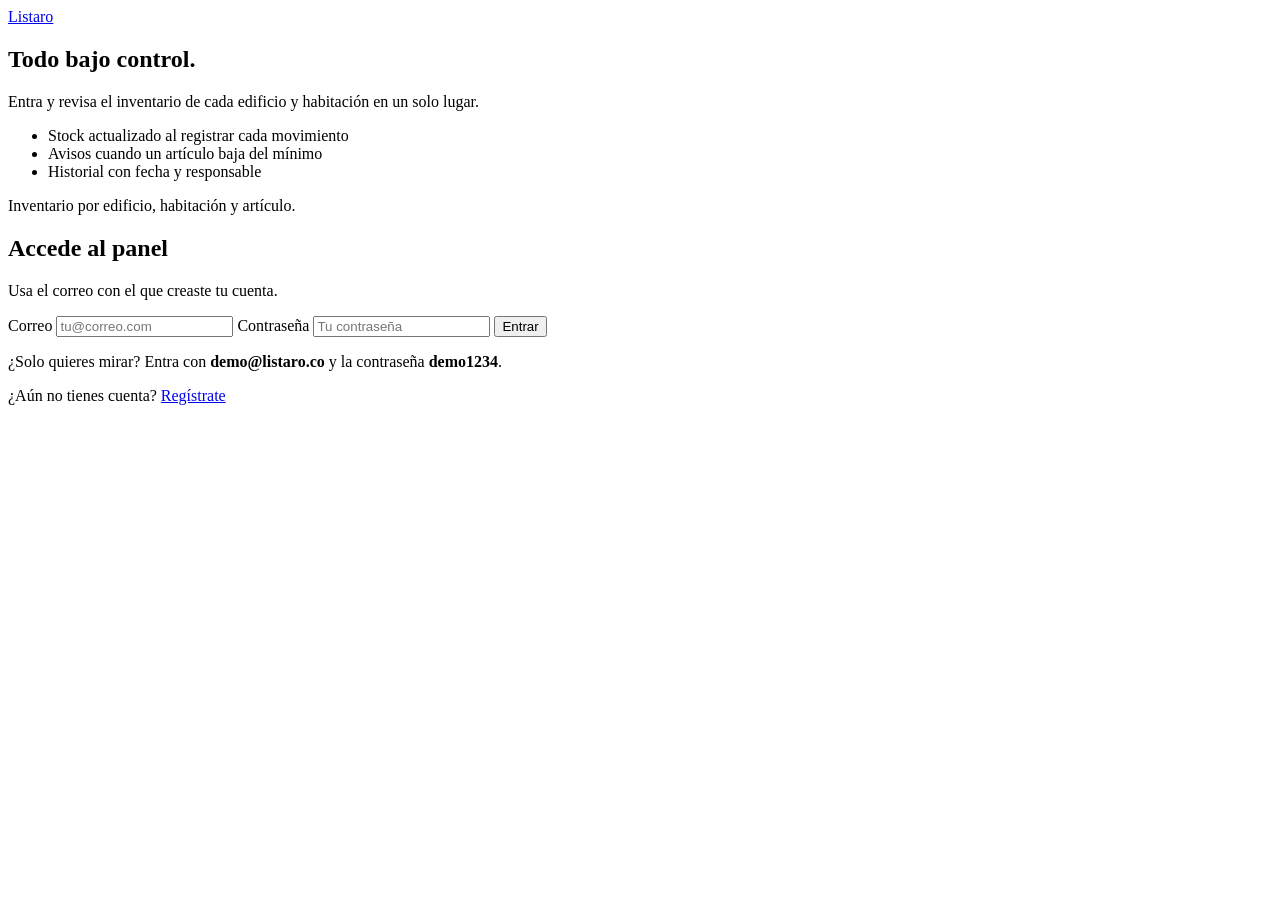
==== Paginas/login.html @ 31ae02f9 "Move app pages into Paginas directory Relocates application pages and updates asset, navigation, and" ====
<!DOCTYPE html>
<html lang="es">
<head>
  <meta charset="UTF-8">
  <meta name="viewport" content="width=device-width, initial-scale=1">
  <title>Entrar a Listaro</title>
  <link rel="preconnect" href="https://fonts.googleapis.com">
  <link rel="preconnect" href="https://fonts.gstatic.com" crossorigin>
  <link href="https://fonts.googleapis.com/css2?family=Sora:wght@400;500;600;700&family=Inter:wght@400;500;600&display=swap" rel="stylesheet">
  <link rel="stylesheet" href="../css/styles.css">
</head>
<body>

<main class="split">
  <section class="split-izq">
    <a class="marca" href="../index.html"><span class="marca-punto"></span> Listaro</a>
    <div>
      <h1>Todo bajo <span class="naranja">control.</span></h1>
      <p>Entra y revisa el inventario de cada edificio y habitación en un solo lugar.</p>
      <ul class="lista-chequeo">
        <li>Stock actualizado al registrar cada movimiento</li>
        <li>Avisos cuando un artículo baja del mínimo</li>
        <li>Historial con fecha y responsable</li>
      </ul>
    </div>
    <p class="split-pie">Inventario por edificio, habitación y artículo.</p>
  </section>

  <section class="split-der">
    <div class="formulario">
      <h2>Accede al panel</h2>
      <p class="sub">Usa el correo con el que creaste tu cuenta.</p>

      <p class="error" id="error-login" hidden></p>

      <form id="form-login" novalidate>
        <label for="correo">Correo</label>
        <input id="correo" name="correo" type="email" autocomplete="email"
               placeholder="tu@correo.com" required>

        <label for="clave">Contraseña</label>
        <input id="clave" name="clave" type="password" autocomplete="current-password"
               placeholder="Tu contraseña" required>

        <button class="btn btn-naranja btn-bloque" type="submit">Entrar</button>
      </form>

      <p class="demo-hint">
        ¿Solo quieres mirar? Entra con <strong>demo@listaro.co</strong> y la
        contraseña <strong>demo1234</strong>.
      </p>
      <p class="sub">¿Aún no tienes cuenta?
        <a class="enlace-naranja" href="registro.html">Regístrate</a>
      </p>
    </div>
  </section>
</main>

<div id="aviso" class="aviso" role="status" aria-live="polite"></div>
<script src="../js/datos.js"></script>
<script src="../js/app.js"></script>
</body>
</html>
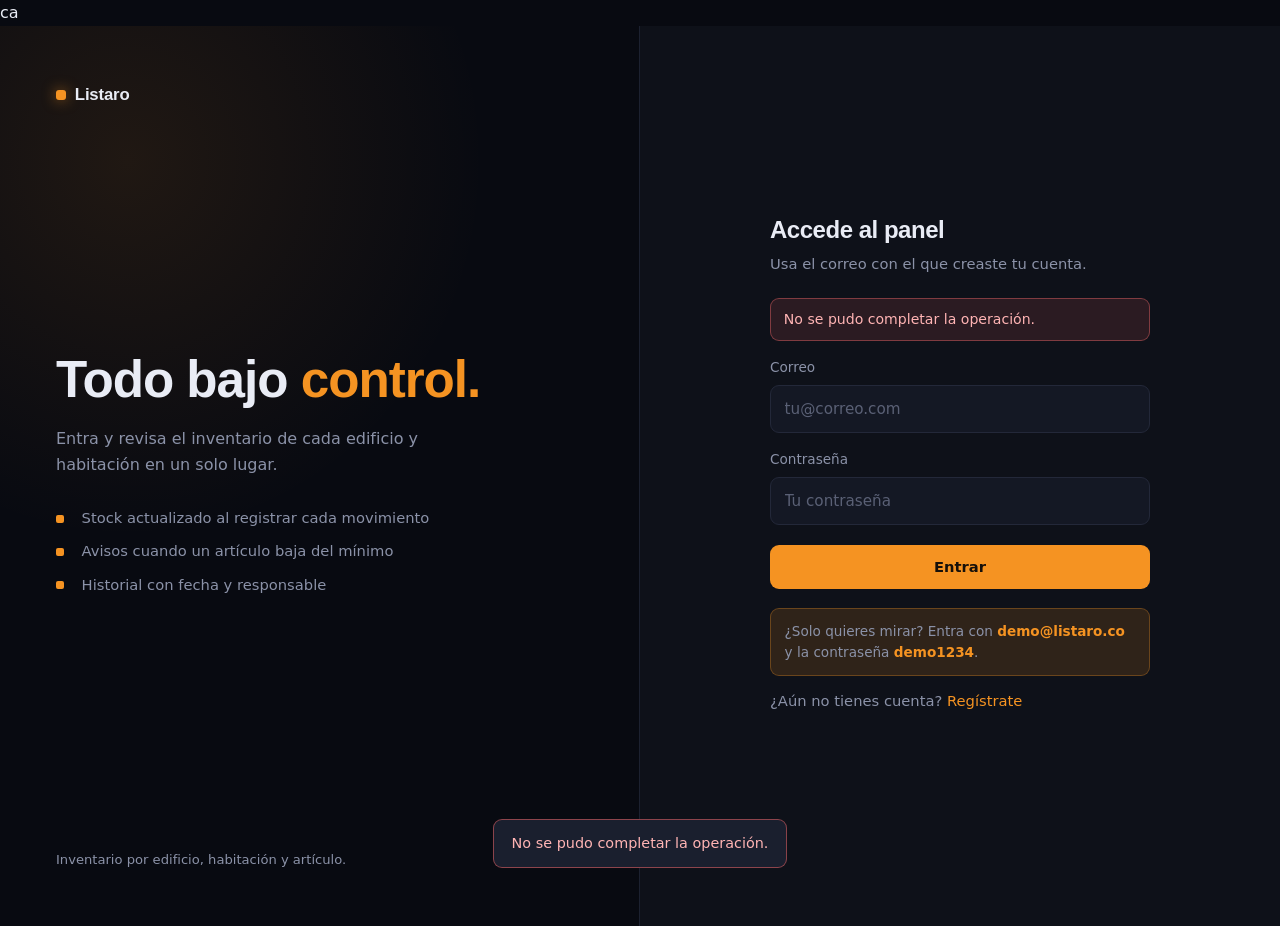
==== commit 43f55bf0: "Add comment to login page Adds an HTML comment to `Paginas/login.html`, including the trailing `ca` " ====
--- a/Paginas/login.html
+++ b/Paginas/login.html
@@ -10,7 +10,7 @@
   <link rel="stylesheet" href="../css/styles.css">
 </head>
 <body>
-
+<!-- Esto es un comentario en HTML -->ca
 <main class="split">
   <section class="split-izq">
     <a class="marca" href="../index.html"><span class="marca-punto"></span> Listaro</a>
--- a/css/styles.css
+++ b/css/styles.css
@@ -0,0 +1,651 @@
+/* ============================================================
+   Listaro — hoja de estilos
+   Tema oscuro, acento naranja, tipografía Sora + Inter
+   ============================================================ */
+
+:root {
+  --fondo:        #080A11;
+  --fondo-2:      #0E1119;
+  --panel:        #141824;
+  --panel-2:      #1A1F2E;
+  --borde:        #232839;
+  --borde-suave:  #1C2130;
+  --texto:        #E9ECF5;
+  --texto-sub:    #8B92A8;
+  --naranja:      #F59322;
+  --naranja-alto: #FFB04A;
+  --naranja-baja: rgba(245, 147, 34, 0.14);
+  --verde:        #4ED08A;
+  --verde-baja:   rgba(78, 208, 138, 0.12);
+  --rojo:         #FF6B6B;
+  --radio:        14px;
+  --radio-chico:  9px;
+  --ancho:        1120px;
+}
+
+* { box-sizing: border-box; }
+
+html { scroll-behavior: smooth; }
+
+body {
+  margin: 0;
+  background: var(--fondo);
+  color: var(--texto);
+  font-family: "Inter", system-ui, -apple-system, "Segoe UI", sans-serif;
+  font-size: 16px;
+  line-height: 1.6;
+  -webkit-font-smoothing: antialiased;
+}
+
+h1, h2, h3 {
+  font-family: "Sora", "Inter", sans-serif;
+  line-height: 1.15;
+  letter-spacing: -0.02em;
+  margin: 0 0 .5rem;
+}
+
+a { color: inherit; text-decoration: none; }
+
+.naranja { color: var(--naranja); }
+.sub { color: var(--texto-sub); font-size: .92rem; margin: 0; }
+.fuerte { font-weight: 600; }
+.etiqueta { color: var(--texto-sub); font-size: .8rem; display: block; }
+
+:focus-visible {
+  outline: 2px solid var(--naranja);
+  outline-offset: 2px;
+  border-radius: 4px;
+}
+
+/* ---------------------------------------------------------- marca y navegación */
+.marca {
+  display: inline-flex;
+  align-items: center;
+  gap: .55rem;
+  font-family: "Sora", sans-serif;
+  font-weight: 600;
+  font-size: 1.05rem;
+  letter-spacing: -0.01em;
+}
+
+.marca-punto {
+  width: 10px; height: 10px;
+  border-radius: 3px;
+  background: var(--naranja);
+  box-shadow: 0 0 14px rgba(245, 147, 34, .6);
+}
+
+.nav {
+  position: sticky;
+  top: 0;
+  z-index: 40;
+  display: flex;
+  align-items: center;
+  gap: 1.5rem;
+  padding: .9rem clamp(1rem, 4vw, 2.5rem);
+  background: rgba(8, 10, 17, .82);
+  backdrop-filter: blur(12px);
+  border-bottom: 1px solid var(--borde-suave);
+}
+
+.nav-links { display: flex; gap: 1.4rem; margin-left: 1rem; }
+.nav-links a { color: var(--texto-sub); font-size: .92rem; }
+.nav-links a:hover { color: var(--texto); }
+.nav-acciones { margin-left: auto; display: flex; gap: .6rem; }
+
+/* ---------------------------------------------------------- botones */
+.btn {
+  display: inline-flex;
+  align-items: center;
+  justify-content: center;
+  gap: .4rem;
+  padding: .6rem 1.1rem;
+  border-radius: var(--radio-chico);
+  border: 1px solid transparent;
+  font: inherit;
+  font-size: .92rem;
+  font-weight: 500;
+  cursor: pointer;
+  transition: background-color .15s ease, border-color .15s ease, color .15s ease;
+}
+
+.btn-naranja { background: var(--naranja); color: #16100A; font-weight: 600; }
+.btn-naranja:hover { background: var(--naranja-alto); }
+
+.btn-fantasma {
+  background: transparent;
+  color: var(--texto);
+  border-color: var(--borde);
+}
+.btn-fantasma:hover { border-color: var(--naranja); color: var(--naranja); }
+
+.btn-grande { padding: .8rem 1.5rem; font-size: 1rem; }
+.btn-bloque { width: 100%; margin-top: 1.2rem; }
+
+.btn-mini {
+  padding: .3rem .65rem;
+  font-size: .78rem;
+  background: var(--panel-2);
+  border-color: var(--borde);
+  color: var(--texto);
+}
+.btn-mini:hover { border-color: var(--naranja); color: var(--naranja); }
+.btn-peligro:hover { border-color: var(--rojo); color: var(--rojo); }
+
+.enlace-naranja { color: var(--naranja); }
+.enlace-naranja:hover { text-decoration: underline; }
+
+.form-grid {
+  display: grid;
+  grid-template-columns: repeat(auto-fit, minmax(180px, 1fr));
+  gap: .75rem;
+  align-items: end;
+}
+
+.form-grid input,
+.form-grid select,
+.selector-rol,
+.estado-entrega {
+  width: 100%;
+  padding: .65rem .75rem;
+  border: 1px solid var(--borde);
+  border-radius: var(--radio-chico);
+  background: var(--fondo-2);
+  color: var(--texto);
+  font: inherit;
+}
+
+.entrega {
+  display: grid;
+  gap: .5rem;
+}
+
+.entrega p { margin: 0; }
+.entrega-acciones { display: flex; justify-content: flex-end; }
+
+/* ---------------------------------------------------------- landing: hero */
+.hero {
+  max-width: var(--ancho);
+  margin: 0 auto;
+  padding: clamp(3rem, 8vw, 6rem) clamp(1rem, 4vw, 2.5rem) 3rem;
+  text-align: center;
+  background:
+    radial-gradient(60% 55% at 50% 0%, rgba(245, 147, 34, .10), transparent 70%);
+}
+
+.hero-kicker { color: var(--texto-sub); font-size: .9rem; margin: 0 0 1rem; }
+
+.hero h1 {
+  font-size: clamp(2.6rem, 7vw, 4.6rem);
+  font-weight: 700;
+  margin-bottom: 1rem;
+}
+
+.hero-texto {
+  max-width: 54ch;
+  margin: 0 auto 2rem;
+  color: var(--texto-sub);
+  font-size: 1.05rem;
+}
+
+.hero-acciones {
+  display: flex;
+  gap: .8rem;
+  justify-content: center;
+  flex-wrap: wrap;
+}
+
+.tablero-demo {
+  margin-top: 3.5rem;
+  border: 1px solid var(--borde);
+  border-radius: var(--radio);
+  background: var(--panel);
+  overflow: hidden;
+  text-align: left;
+}
+
+.tablero-barra {
+  display: flex;
+  align-items: center;
+  gap: .4rem;
+  padding: .7rem 1rem;
+  border-bottom: 1px solid var(--borde-suave);
+  background: var(--fondo-2);
+}
+
+.punto { width: 9px; height: 9px; border-radius: 50%; background: var(--borde); }
+.tablero-titulo { margin-left: .8rem; color: var(--texto-sub); font-size: .82rem; }
+
+.tablero-cuerpo {
+  display: grid;
+  grid-template-columns: repeat(auto-fit, minmax(160px, 1fr));
+}
+
+.tablero-celda {
+  padding: 1.3rem 1.2rem;
+  border-right: 1px solid var(--borde-suave);
+}
+.tablero-celda:last-child { border-right: none; }
+.tablero-celda strong {
+  display: block;
+  font-family: "Sora", sans-serif;
+  font-size: 1.7rem;
+  margin-top: .3rem;
+}
+
+/* ---------------------------------------------------------- métricas */
+.franja-metricas {
+  display: grid;
+  grid-template-columns: repeat(auto-fit, minmax(150px, 1fr));
+  gap: 1rem;
+  max-width: var(--ancho);
+  margin: 0 auto;
+  padding: 1.6rem clamp(1rem, 4vw, 2.5rem);
+  border-top: 1px solid var(--borde-suave);
+  border-bottom: 1px solid var(--borde-suave);
+  text-align: center;
+}
+.franja-metricas strong {
+  display: block;
+  font-family: "Sora", sans-serif;
+  font-size: 1.6rem;
+  color: var(--naranja);
+}
+.franja-metricas span { color: var(--texto-sub); font-size: .85rem; }
+
+/* ---------------------------------------------------------- secciones */
+.seccion {
+  max-width: var(--ancho);
+  margin: 0 auto;
+  padding: clamp(3rem, 7vw, 5rem) clamp(1rem, 4vw, 2.5rem);
+}
+
+.seccion h2 {
+  font-size: clamp(1.7rem, 4vw, 2.4rem);
+  text-align: center;
+  margin-bottom: 2.5rem;
+}
+
+.tarjeta {
+  background: var(--panel);
+  border: 1px solid var(--borde);
+  border-radius: var(--radio);
+  padding: 1.4rem;
+}
+
+.tarjeta h3 { font-size: 1.05rem; }
+.tarjeta p { color: var(--texto-sub); font-size: .92rem; margin: 0; }
+
+.grilla-funciones {
+  display: grid;
+  grid-template-columns: repeat(auto-fit, minmax(260px, 1fr));
+  gap: 1rem;
+}
+
+.pasos {
+  list-style: none;
+  counter-reset: paso;
+  display: grid;
+  grid-template-columns: repeat(auto-fit, minmax(240px, 1fr));
+  gap: 1.2rem;
+  margin: 0;
+  padding: 0;
+}
+
+.pasos li {
+  border-left: 2px solid var(--borde);
+  padding-left: 1.2rem;
+}
+
+.paso-num {
+  display: inline-flex;
+  align-items: center;
+  justify-content: center;
+  width: 30px; height: 30px;
+  border-radius: 8px;
+  background: var(--naranja-baja);
+  color: var(--naranja);
+  font-family: "Sora", sans-serif;
+  font-weight: 600;
+  margin-bottom: .7rem;
+}
+
+.pasos h3 { font-size: 1.05rem; }
+.pasos p { color: var(--texto-sub); font-size: .92rem; margin: 0; }
+
+.grilla-testimonios {
+  display: grid;
+  grid-template-columns: repeat(auto-fit, minmax(260px, 1fr));
+  gap: 1rem;
+}
+.estrellas { color: var(--naranja); letter-spacing: .12em; margin-bottom: .6rem !important; }
+.autor { color: var(--texto-sub); font-size: .85rem; margin-top: .9rem !important; }
+
+.cta-final {
+  max-width: var(--ancho);
+  margin: 0 auto clamp(3rem, 7vw, 5rem);
+  padding: clamp(2.5rem, 6vw, 4rem) 1.5rem;
+  text-align: center;
+  border: 1px solid var(--borde);
+  border-radius: 20px;
+  background:
+    radial-gradient(70% 120% at 50% 0%, rgba(245, 147, 34, .12), transparent 70%),
+    var(--panel);
+}
+.cta-final h2 { font-size: clamp(1.8rem, 5vw, 3rem); margin-bottom: 1.6rem; }
+
+/* ---------------------------------------------------------- pie */
+.pie {
+  display: flex;
+  flex-wrap: wrap;
+  gap: 1rem;
+  justify-content: space-between;
+  align-items: center;
+  max-width: var(--ancho);
+  margin: 0 auto;
+  padding: 1.6rem clamp(1rem, 4vw, 2.5rem) 3rem;
+  border-top: 1px solid var(--borde-suave);
+  color: var(--texto-sub);
+  font-size: .85rem;
+}
+
+/* ---------------------------------------------------------- login / registro */
+.split {
+  display: grid;
+  grid-template-columns: 1fr 1fr;
+  min-height: 100vh;
+}
+
+.split-izq {
+  display: flex;
+  flex-direction: column;
+  justify-content: space-between;
+  gap: 2rem;
+  padding: clamp(2rem, 5vw, 3.5rem);
+  border-right: 1px solid var(--borde-suave);
+  background:
+    radial-gradient(80% 60% at 20% 15%, rgba(245, 147, 34, .10), transparent 70%),
+    var(--fondo);
+}
+
+.split-izq h1 { font-size: clamp(2rem, 4vw, 3.2rem); }
+.split-izq > div > p { color: var(--texto-sub); max-width: 42ch; }
+.split-pie { color: var(--texto-sub); font-size: .82rem; margin: 0; }
+
+.lista-chequeo { list-style: none; padding: 0; margin: 1.8rem 0 0; }
+.lista-chequeo li {
+  position: relative;
+  padding-left: 1.6rem;
+  margin-bottom: .6rem;
+  color: var(--texto-sub);
+  font-size: .92rem;
+}
+.lista-chequeo li::before {
+  content: "";
+  position: absolute;
+  left: 0; top: .55rem;
+  width: 8px; height: 8px;
+  border-radius: 2px;
+  background: var(--naranja);
+}
+
+.split-der {
+  display: flex;
+  align-items: center;
+  justify-content: center;
+  padding: clamp(2rem, 5vw, 3.5rem);
+  background: var(--fondo-2);
+}
+
+.formulario { width: 100%; max-width: 380px; }
+.formulario h2 { font-size: 1.5rem; }
+.formulario .sub { margin-bottom: 1.4rem; }
+
+label {
+  display: block;
+  margin: 1rem 0 .35rem;
+  font-size: .85rem;
+  color: var(--texto-sub);
+}
+
+input, select {
+  width: 100%;
+  padding: .7rem .85rem;
+  background: var(--panel);
+  border: 1px solid var(--borde);
+  border-radius: var(--radio-chico);
+  color: var(--texto);
+  font: inherit;
+  font-size: .95rem;
+}
+input::placeholder { color: #5A6075; }
+input:focus, select:focus { border-color: var(--naranja); outline: none; }
+
+.error {
+  background: rgba(255, 107, 107, .12);
+  border: 1px solid rgba(255, 107, 107, .4);
+  color: #FFB4B4;
+  padding: .6rem .8rem;
+  border-radius: var(--radio-chico);
+  font-size: .88rem;
+  margin: 0 0 .5rem;
+}
+
+.demo-hint {
+  margin: 1.2rem 0 .8rem;
+  padding: .7rem .85rem;
+  background: var(--naranja-baja);
+  border: 1px solid rgba(245, 147, 34, .3);
+  border-radius: var(--radio-chico);
+  color: var(--texto-sub);
+  font-size: .85rem;
+}
+.demo-hint strong { color: var(--naranja); }
+
+/* ---------------------------------------------------------- panel de la app */
+.app {
+  max-width: var(--ancho);
+  margin: 0 auto;
+  padding: 2rem clamp(1rem, 4vw, 2.5rem) 4rem;
+}
+
+.migas {
+  display: flex;
+  gap: .5rem;
+  align-items: center;
+  color: var(--texto-sub);
+  font-size: .85rem;
+  margin-bottom: 1.2rem;
+}
+.migas a:hover { color: var(--naranja); }
+
+.app-cabecera {
+  display: flex;
+  flex-wrap: wrap;
+  gap: 1rem;
+  align-items: center;
+  justify-content: space-between;
+  margin-bottom: 1.6rem;
+}
+.app-cabecera h1 { font-size: clamp(1.6rem, 3.5vw, 2.2rem); }
+
+.resumen {
+  display: grid;
+  grid-template-columns: repeat(auto-fit, minmax(150px, 1fr));
+  border: 1px solid var(--borde);
+  border-radius: var(--radio);
+  background: var(--panel);
+  overflow: hidden;
+  margin-bottom: 1.6rem;
+}
+.resumen-celda { padding: 1.1rem 1.2rem; border-right: 1px solid var(--borde-suave); }
+.resumen-celda:last-child { border-right: none; }
+.resumen-celda strong {
+  font-family: "Sora", sans-serif;
+  font-size: 1.6rem;
+}
+
+.grilla-edificios,
+.grilla-habitaciones {
+  display: grid;
+  grid-template-columns: repeat(auto-fit, minmax(280px, 1fr));
+  gap: 1rem;
+}
+
+.tarjeta-enlace { display: block; transition: border-color .15s ease; }
+.tarjeta-enlace:hover { border-color: var(--naranja); }
+
+.tarjeta-tope {
+  display: flex;
+  align-items: center;
+  justify-content: space-between;
+  gap: .8rem;
+  margin-bottom: .2rem;
+}
+
+.mini-stats {
+  display: flex;
+  gap: 1rem;
+  margin-top: 1rem;
+  padding-top: .9rem;
+  border-top: 1px solid var(--borde-suave);
+  color: var(--texto-sub);
+  font-size: .85rem;
+}
+
+.pill {
+  display: inline-block;
+  padding: .18rem .6rem;
+  border-radius: 999px;
+  font-size: .75rem;
+  font-weight: 500;
+  white-space: nowrap;
+}
+.pill-ok { background: var(--verde-baja); color: var(--verde); }
+.pill-alerta { background: var(--naranja-baja); color: var(--naranja); }
+
+.vacio {
+  border: 1px dashed var(--borde);
+  border-radius: var(--radio);
+  padding: 3rem 1.5rem;
+  text-align: center;
+  background: var(--fondo-2);
+}
+.vacio p { color: var(--texto-sub); margin: 0 0 1.2rem; }
+
+/* ---------------------------------------------------------- tabla de inventario */
+.tabla-envoltura {
+  border: 1px solid var(--borde);
+  border-radius: var(--radio);
+  background: var(--panel);
+  overflow-x: auto;
+}
+
+.tabla { width: 100%; border-collapse: collapse; min-width: 720px; }
+
+.tabla th {
+  text-align: left;
+  padding: .85rem 1rem;
+  font-size: .78rem;
+  font-weight: 500;
+  color: var(--texto-sub);
+  border-bottom: 1px solid var(--borde);
+  background: var(--fondo-2);
+}
+
+.tabla td {
+  padding: .8rem 1rem;
+  border-bottom: 1px solid var(--borde-suave);
+  font-size: .92rem;
+  vertical-align: middle;
+}
+.tabla tbody tr:last-child td { border-bottom: none; }
+.tabla tbody tr:hover { background: var(--panel-2); }
+
+.cantidad { font-family: "Sora", sans-serif; font-weight: 600; }
+
+.acciones-celda { display: flex; align-items: center; gap: .4rem; }
+.mov-cantidad { width: 62px; padding: .3rem .4rem; font-size: .82rem; }
+
+.historial { margin-top: 2.5rem; }
+.historial h2 { font-size: 1.2rem; margin-bottom: 1rem; }
+.historial ul { list-style: none; padding: 0; margin: 0; }
+.historial li {
+  display: flex;
+  flex-wrap: wrap;
+  gap: .7rem;
+  align-items: center;
+  padding: .7rem 0;
+  border-bottom: 1px solid var(--borde-suave);
+  font-size: .88rem;
+}
+
+/* ---------------------------------------------------------- modales */
+.modal {
+  position: fixed;
+  inset: 0;
+  z-index: 60;
+  display: flex;
+  align-items: center;
+  justify-content: center;
+  padding: 1.2rem;
+  background: rgba(4, 5, 9, .75);
+  backdrop-filter: blur(4px);
+}
+.modal[hidden] { display: none; }
+
+.modal-caja {
+  width: 100%;
+  max-width: 420px;
+  background: var(--panel);
+  border: 1px solid var(--borde);
+  border-radius: var(--radio);
+  padding: 1.6rem;
+}
+.modal-caja h3 { font-size: 1.2rem; margin-bottom: .4rem; }
+
+.fila-doble { display: grid; grid-template-columns: 1fr 1fr; gap: .8rem; }
+
+.modal-acciones {
+  display: flex;
+  justify-content: flex-end;
+  gap: .6rem;
+  margin-top: 1.6rem;
+}
+
+/* ---------------------------------------------------------- aviso flotante */
+.aviso {
+  position: fixed;
+  left: 50%;
+  bottom: 1.5rem;
+  transform: translate(-50%, 150%);
+  z-index: 80;
+  max-width: min(90vw, 420px);
+  padding: .75rem 1.1rem;
+  border-radius: var(--radio-chico);
+  background: var(--panel-2);
+  border: 1px solid var(--borde);
+  color: var(--texto);
+  font-size: .9rem;
+  transition: transform .25s ease;
+}
+.aviso.visible { transform: translate(-50%, 0); }
+.aviso.error { border-color: rgba(255, 107, 107, .5); color: #FFB4B4; }
+.aviso.ok { border-color: rgba(78, 208, 138, .5); }
+
+/* ---------------------------------------------------------- responsive */
+@media (max-width: 860px) {
+  .split { grid-template-columns: 1fr; }
+  .split-izq { border-right: none; border-bottom: 1px solid var(--borde-suave); }
+  .nav-links { display: none; }
+}
+
+@media (max-width: 560px) {
+  .resumen-celda, .tablero-celda { border-right: none; border-bottom: 1px solid var(--borde-suave); }
+  .app-cabecera { align-items: flex-start; flex-direction: column; }
+}
+
+@media (prefers-reduced-motion: reduce) {
+  * { transition: none !important; animation: none !important; }
+  html { scroll-behavior: auto; }
+}
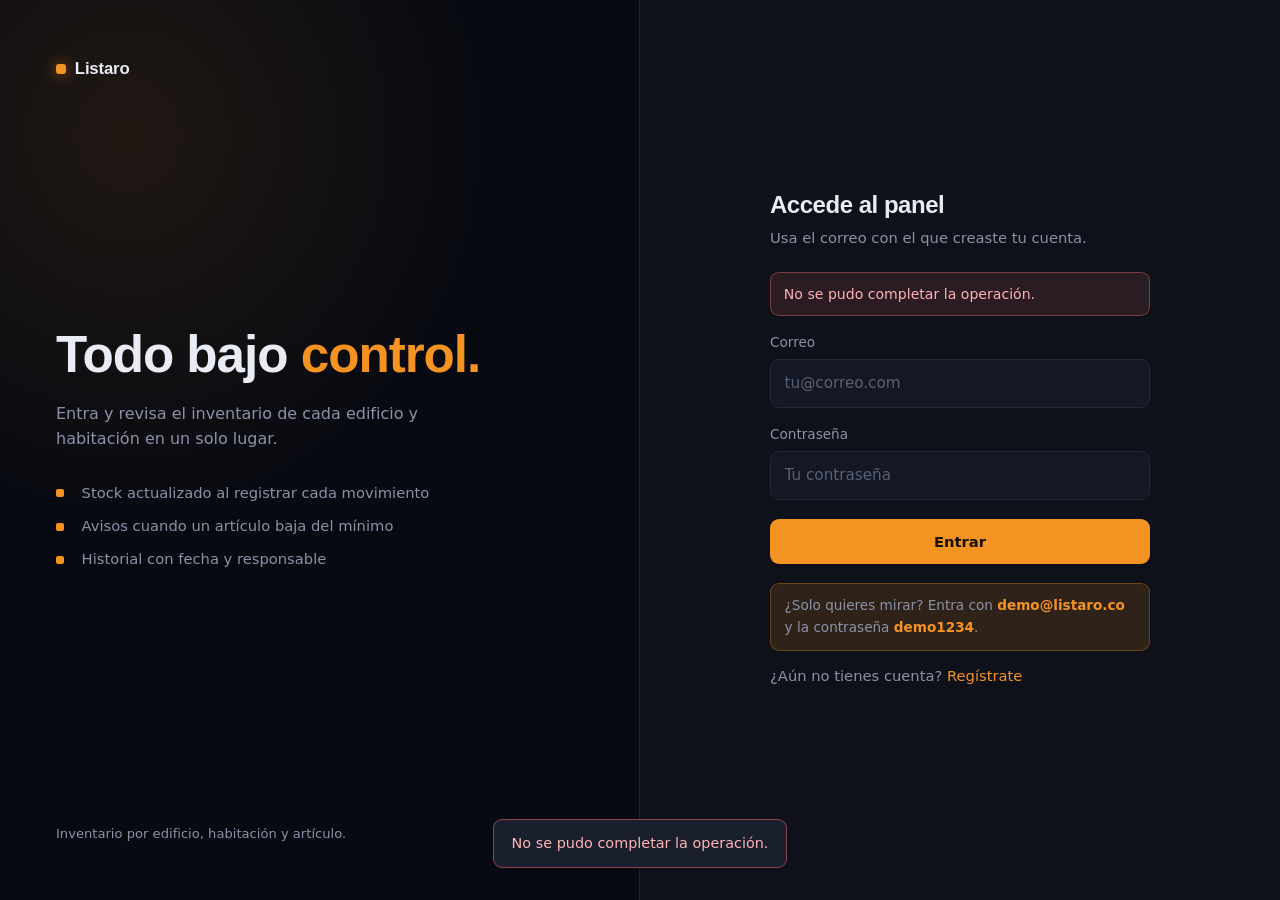
==== commit 0d253a15: "Add role-based user start page Co-authored-by: Copilot <223556219+Copilot@users.noreply.github.com>" ====
--- a/Paginas/login.html
+++ b/Paginas/login.html
@@ -10,7 +10,6 @@
   <link rel="stylesheet" href="../css/styles.css">
 </head>
 <body>
-<!-- Esto es un comentario en HTML -->ca
 <main class="split">
   <section class="split-izq">
     <a class="marca" href="../index.html"><span class="marca-punto"></span> Listaro</a>
--- a/css/styles.css
+++ b/css/styles.css
@@ -92,6 +92,14 @@
 .nav-links a { color: var(--texto-sub); font-size: .92rem; }
 .nav-links a:hover { color: var(--texto); }
 .nav-acciones { margin-left: auto; display: flex; gap: .6rem; }
+.usuario-nav {
+  display: inline-flex;
+  align-items: center;
+  color: var(--texto-sub);
+  font-size: .85rem;
+  padding: 0 .35rem;
+  white-space: nowrap;
+}
 
 /* ---------------------------------------------------------- botones */
 .btn {
